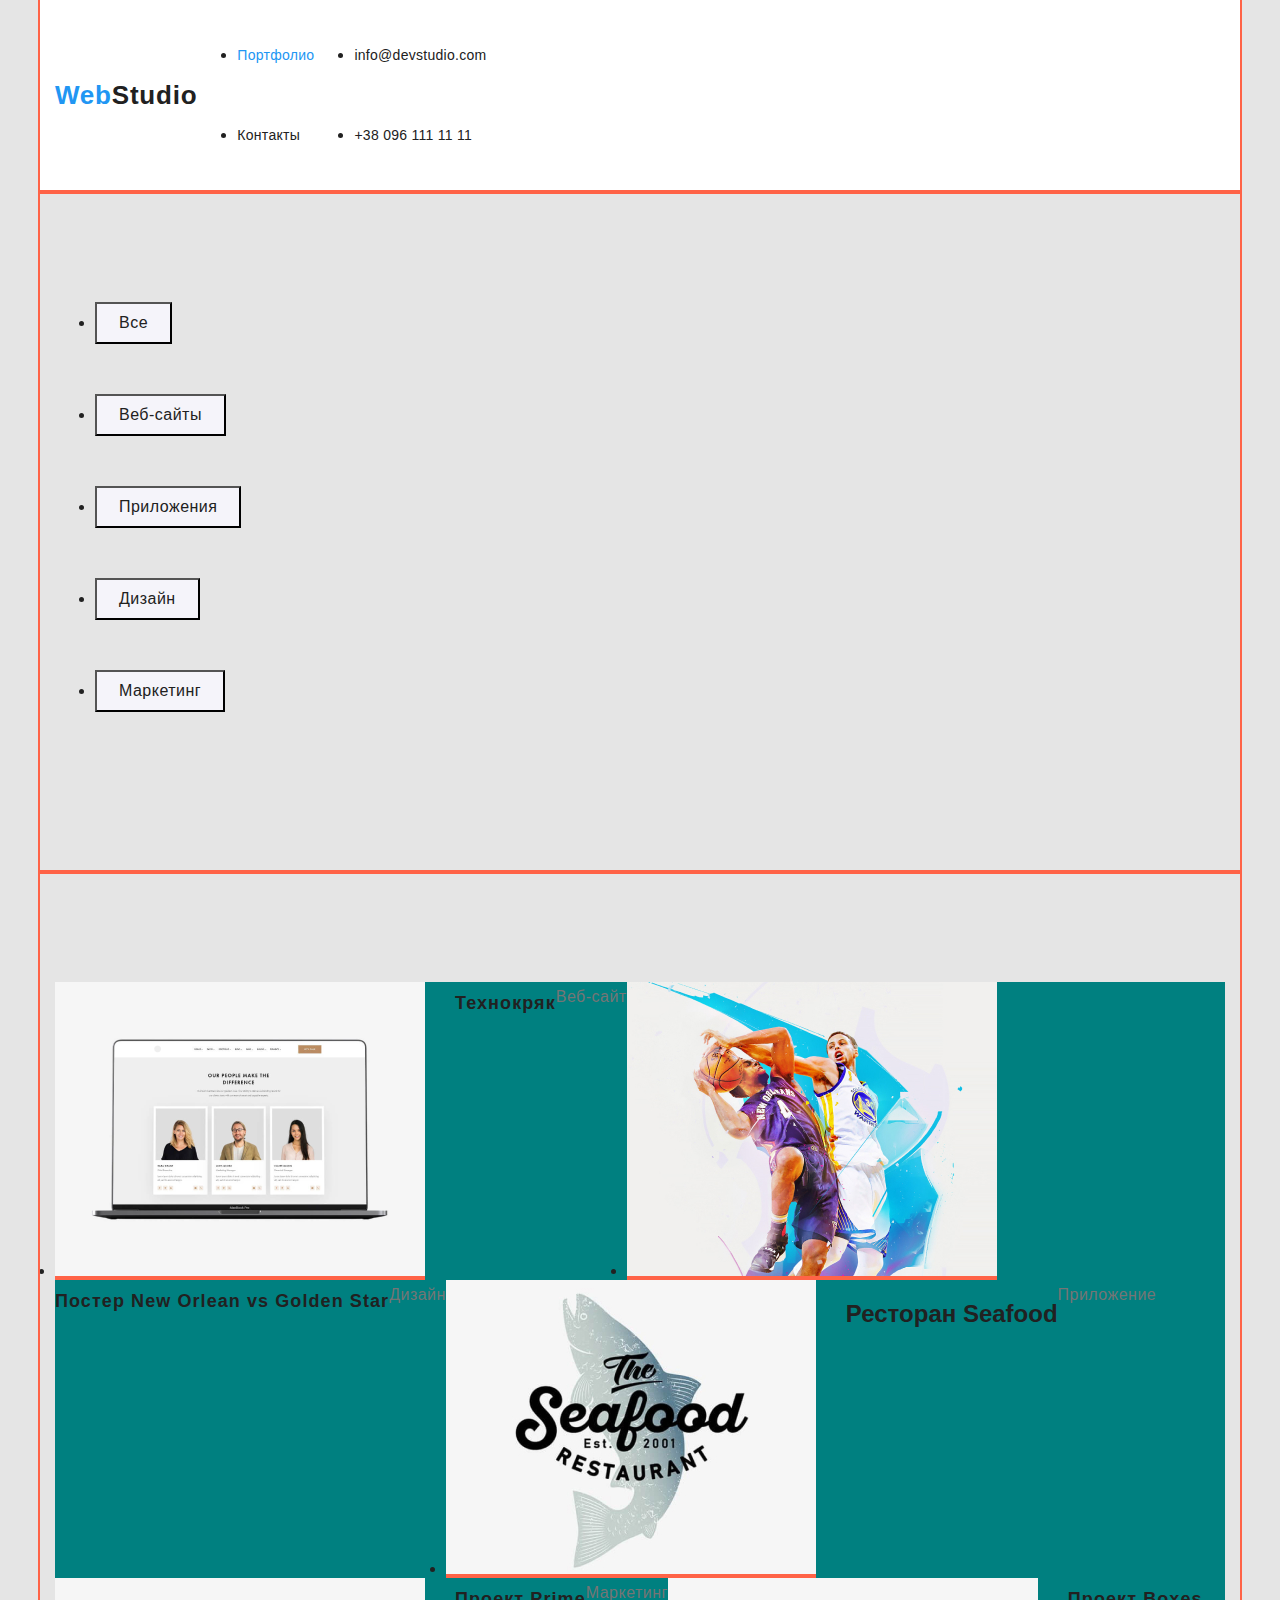
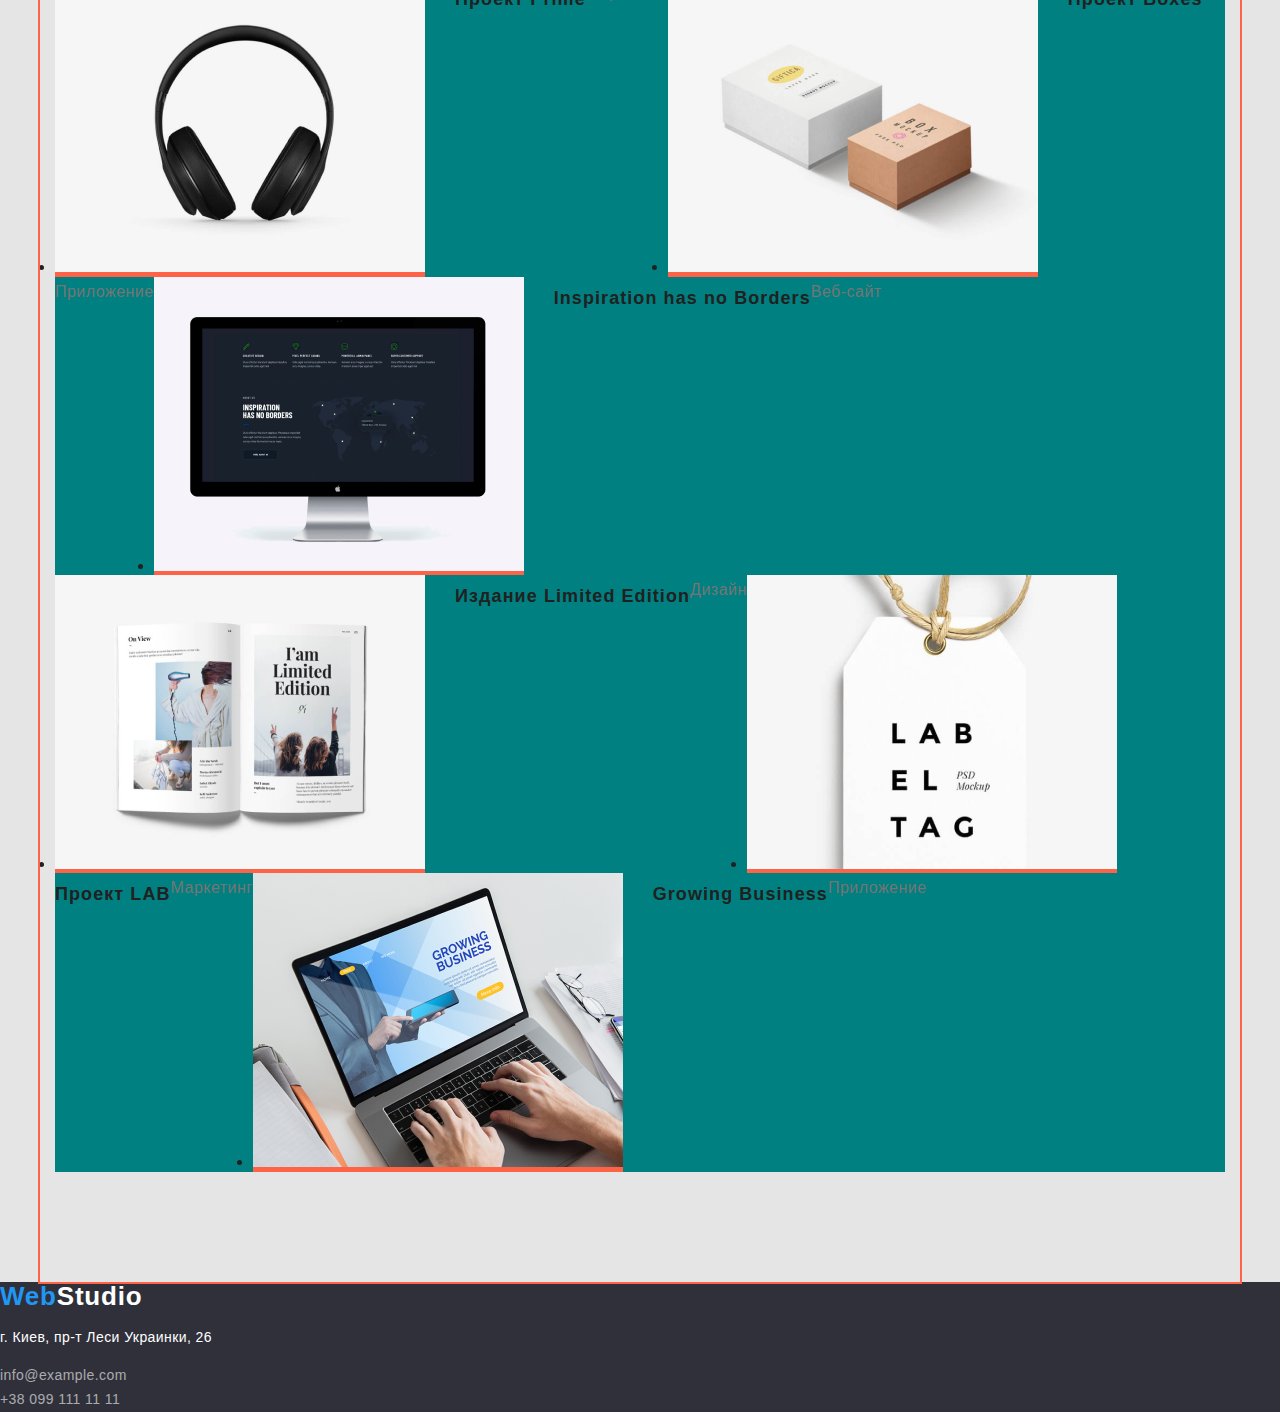
==== portfolio.html @ ee565107 "Создан репозиторий goit-markup-hw-03." ====
<!DOCTYPE html>
<html lang="en">
<head>
    <meta charset="UTF-8">
    <meta name="viewport" content="width=device-width, initial-scale=1.0">
    <title>Document</title>
    <link rel="stylesheet" href="https://cdnjs.cloudflare.com/ajax/libs/modern-normalize/1.0.0/modern-normalize.min.css" />
    <link rel="stylesheet" href="./css/styles.css" />
</head>
    <body class="page">
        <!-- Шапка сайта -->
         <header>
            <nav class="nav">
                <a href="/" class="web">Web<span class="logo-header">Studio</span>
                 </a>
    
                 <ul class="site-nav list">
                     <li><a href="./portfolio.html" class="link current"> Портфолио</a></li>
                     <li><a href="" class="link">Контакты</a></li>
                 </ul>
                 <ul>
                     <li><a href="mailto:info@devstudio.com" class="link">info@devstudio.com</a></li>
                     <li><a href="tel:+380961111111" class="link">+38 096 111 11 11</a></li>
                </ul>
            </nav>
         </header>  
         <main>
            
            <section class="section-btn">
                <div class="container">

                 <!-- Фильтр -->
                <ul>
                    <li><button type="button" class="button-filter">Все</button></li> 
                    <li><button type="button" class="button-filter">Веб-сайты</button></li>
                    <li><button type="button" class="button-filter">Приложения</button></li>
                    <li><button type="button" class="button-filter">Дизайн</button></li>
                    <li><button type="button" class="button-filter">Маркетинг</button></li> 
                </ul>
            </div>
            </section>
                <div class="container"> 
                 <!-- Портфолио-->
                <ul class="portfolio">
                    <li class="flex-element"><img src="./images/img9.png" alt=""></li>
                    <h2 class="section-portfolio">Технокряк</h2>
                    <p class="text-portfolio">Веб-сайт</p>

                    <li class="flex-element"><img src="./images/img16.jpg" alt=""></li>
                    <h2 class="section-portfolio">Постер New Orlean vs Golden Star</h2>
                    <p class="text-portfolio">Дизайн</p>

                    <li class="flex-element"><img src="./images/img17.jpg" alt=""></li>
                    <h2 class="section-portfolion">Ресторан Seafood</h2>
                    <p class="text-portfolio">Приложение</p>

                    <li class="flex-element"><img src="./images/img10.png" alt=""></li>
                    <h2 class="section-portfolio">Проект Prime</h2>
                    <p class="text-portfolio">Маркетинг</p>

                    <li class="flex-element"><img src="./images/img11.png" alt=""></li>
                    <h2 class="section-portfolio">Проект Boxes</h2>
                    <p class="text-portfolio">Приложение</p>

                    <li class="flex-element"><img src="./images/img12.png" alt=""></li>
                    <h2 class="section-portfolio">Inspiration has no Borders</h2>
                    <p class="text-portfolio">Веб-сайт</p>

                    <li class="flex-element"><img src="./images/img13.png" alt=""></li>
                    <h2 class="section-portfolio">Издание Limited Edition</h2>
                    <p class="text-portfolio">Дизайн</p>

                    <li class="flex-element"><img src="./images/img14.png" alt=""></li>
                    <h2 class="section-portfolio">Проект LAB</h2>
                    <p class="text-portfolio">Маркетинг</p>

                    <li class="flex-element"><img src="./images/img15.png" alt=""></li>
                    <h2 class="section-portfolio">Growing Business</h2>
                    <p class="text-portfolio">Приложение</p>
                </ul>
            </div>
          
         </main>
   
         <footer class="footer">
            <nav>   
                <a href="/" class="web">Web<span class="logo-white">Studio</span>
                 </a>
            </nav>
            <address>
                <p class="address">г. Киев, пр-т Леси Украинки, 26</p>
                <a href="mailto:info@example.com" class="contacts">info@example.com</a> <br>
                <a href="tel:+380991111111" class="contacts">+38 099 111 11 11</a>
            </address>
         </footer>  
        
</body>
</html>
---- css/styles.css ----
:root {
    --primary-text-color: #212121;
    --primary-white-color: #FFFFFF;
    --footer-contacts-color: rgba(255, 255, 255, 0.6);
}

.nav {
    margin-left: auto;
    margin-right: auto;
   
    width: 1200px;
    padding-left: 15px;
    scroll-padding-right: 15px;
    outline: 2px solid tomato;
    
}
.page-header {
    background-color: #ccc;
}

body {
background-color: #E5E5E5;
color: #212121;
font-family: Roboto, sans-serif;
}
.logo-main {
    color: #2196F3;
    text-decoration: none;
    font-family: Raleway, sans-serif; 
}
.hero-title {
    color: #FFFFFF;
    font-style: normal;
    font-weight: 900;
    font-size: 44px;
    line-height: 1.36em;
    text-align: center;
    letter-spacing: 0.06em;
    margin-top: 0;
    margin-bottom: 30px;
    background-color: tomato;
    left: 452px;
}
.section-title {
    color: var(--primary-text-color);
    font-weight: 700;
    font-size: 14px;
    line-height: 1.14em;
    letter-spacing: 0.03em;
    margin-top: 0;
    margin-bottom: 10px;
    font-weight: 700;
}
.image {
    display: flex;
    padding-inline-start: 0;
}
.image .image-pictures {
    margin-right: 30px;
}

.image .image-pictures:nth-last-child(-n + 1) {
    margin-right: 0;
}
.title {
    display: flex;
    padding-inline-start: 0;
}
.title .item {
    width: 270px; 
    margin-right: 30px;
}
.title .item:nth-last-child(-n + 1) {
    margin-right: 0;
}
.section-portfolio {
    color: var(--primary-text-color);
    font-weight: 700;
    font-size: 18px;
    line-height: 2px;
    letter-spacing: 0.06em;
    margin-top: 20px;
    margin-bottom: 4px;
}
.logo-header {
    color: #212121;
    text-decoration: none;
    font-family: Raleway, sans-serif; 
    
}
.logo-white {
    color: #FFFFFF;
    font-family: Raleway, sans-serif; 
}
.link {
    color:var(--primary-text-color);
    font-weight: 500;
    font-size: 14px;
    line-height: 1.14em;
    letter-spacing: 0.02em;
    text-decoration: none;
    padding-top: 32px;
    padding-bottom: 32px;
    display: block;
 }
.link:hover {
    color: #2196F3;
}
.link:focus {
    color: #2196F3;
}
.site-nav .link.current {
    color: #2196F3;
}
.site-nav-list {
    display: flex;  
    margin-left: 93px;
}
.item:last-child {
    margin-right: 0px;
}
.item {
    margin-right: 50px;
}
.info {
    display: flex;
    margin-left: auto;
}
.info .item + .item {
    margin-left: 50px;
}
.my-btn {
    display: inline-block;
    min-width: 136px;
    color: var(--primary-white-color);
    background-color: #2196F3;  
    font-family: inherit;
    font-family: Roboto;
    border-radius: 4px;
    font-weight: 700;
    font-size: 16px;
    line-height: 1.87em;
    align-items: center;
    text-align: center;
    letter-spacing: 0.06em;
    padding: 10px 32px;
    text-align: center;
}
.my-btn:focus {
    color: #2196F3;
}
.text {
    color: #757575;
    font-size: 14px;
    line-height: 1.71em;
    letter-spacing: 0.03em;
    margin-top: 0;
    margin-bottom: 0;
}
.text-list {
    color: #757575;
    font-weight: 400;
    font-size: 16px;
    line-height: 1.19em;
    letter-spacing: 0.03em;
    margin-bottom: 0;
    margin-top: 0;
    padding-bottom: 30px;
    text-align: center;
}
.text-portfolio {
    color: #757575;
    font-size: 16px;
    line-height: 1.87em;
    letter-spacing: 0.03em;
    margin-top: 0;
    margin-bottom: 0;
}   

.address {
    color: var(--primary-white-color);
    font-weight: 400;
    font-size: 14px;
    line-height: 1.71em;
    letter-spacing: 0.03em;
    font-style: normal;
    font-weight: normal;
    text-decoration: none;
}
.contacts {
    color: var(--footer-contacts-color);
    font-weight: 400;
    font-size: 14px;
    line-height: 1.71em;
    letter-spacing: 0.03em;
    font-style: normal;
    text-decoration: none;
    
}
.button-filter {
    color: var(--primary-text-color);  
    background-color: #F5F4FA; 
    font-family: inherit;
    font-weight: 500;
    font-size: 16px;
    line-height: 1.62em;
    letter-spacing: 0.03em;
    display: inline-block;
    padding: 6px 22px;
    text-align: center;
    min-width: 73px;
    margin-bottom: 50px;
    margin-top: 0;
}    
.button-filter:hover {
    background-color: #2196F3;
    color: #FFFFFF;
}
.logo {
    font-family: Raleway, sans-serif; 
    font-weight: 700;
    font-size: 26px;
    line-height: 1.19em;
}
.web {
    color: #2196F3;
    font-weight: 700;
    font-size: 26px;
    line-height: 1,19em;
    letter-spacing: 0.03em;
    text-decoration: none;
    font-family: Raleway, sans-serif; 
}
.section-list {
    color: var(--primary-text-color);
    font-weight: 700;
    font-size: 36px;
    line-height: 1.17em;
    text-align: center;
    letter-spacing: 0.03em;
    margin-bottom: 50px;
    margin-top: 0;
    
}
.section-name {
    color: var(--primary-text-color);
    font-weight: 500;
    font-size: 16px;
    line-height: 1.19em;
    letter-spacing: 0.03em;
    margin-top: 30px;
    margin-bottom: 10px;
    text-align: center;
}
.hero {
    background-color: #2F303A;  
    text-align: center;
}
.footer {
    background-color: #2F303A;
}

.nav {
    background-color:#FFFFFF;
    display: flex;
    align-items: center;
}
.section-comands {
    background-color: #F5F4FA; 
}
.container {
    outline: 2px solid tomato;
    margin-top: 0;
    margin-bottom: 0;
    padding-top: 94px;
    padding-bottom: 94px;
    width: 1200px;
    padding-left: 15px;
    padding-right: 15px;
    margin-left: auto;
    margin-right: auto;
}
.flex-element {
    margin-right: 30px; 
    background-color: tomato;
    width: calc((100% - 60px) / 3);
}
.flex-element:nth-last-child(-n + 3){
    margin-bottom: 0;
}

.flex-element:nth-child(3n){
    margin-right: 0;
}
.portfolio {
    display: flex;
    flex-wrap: wrap;
    background-color: teal;
    padding-inline-start: 0;    
}
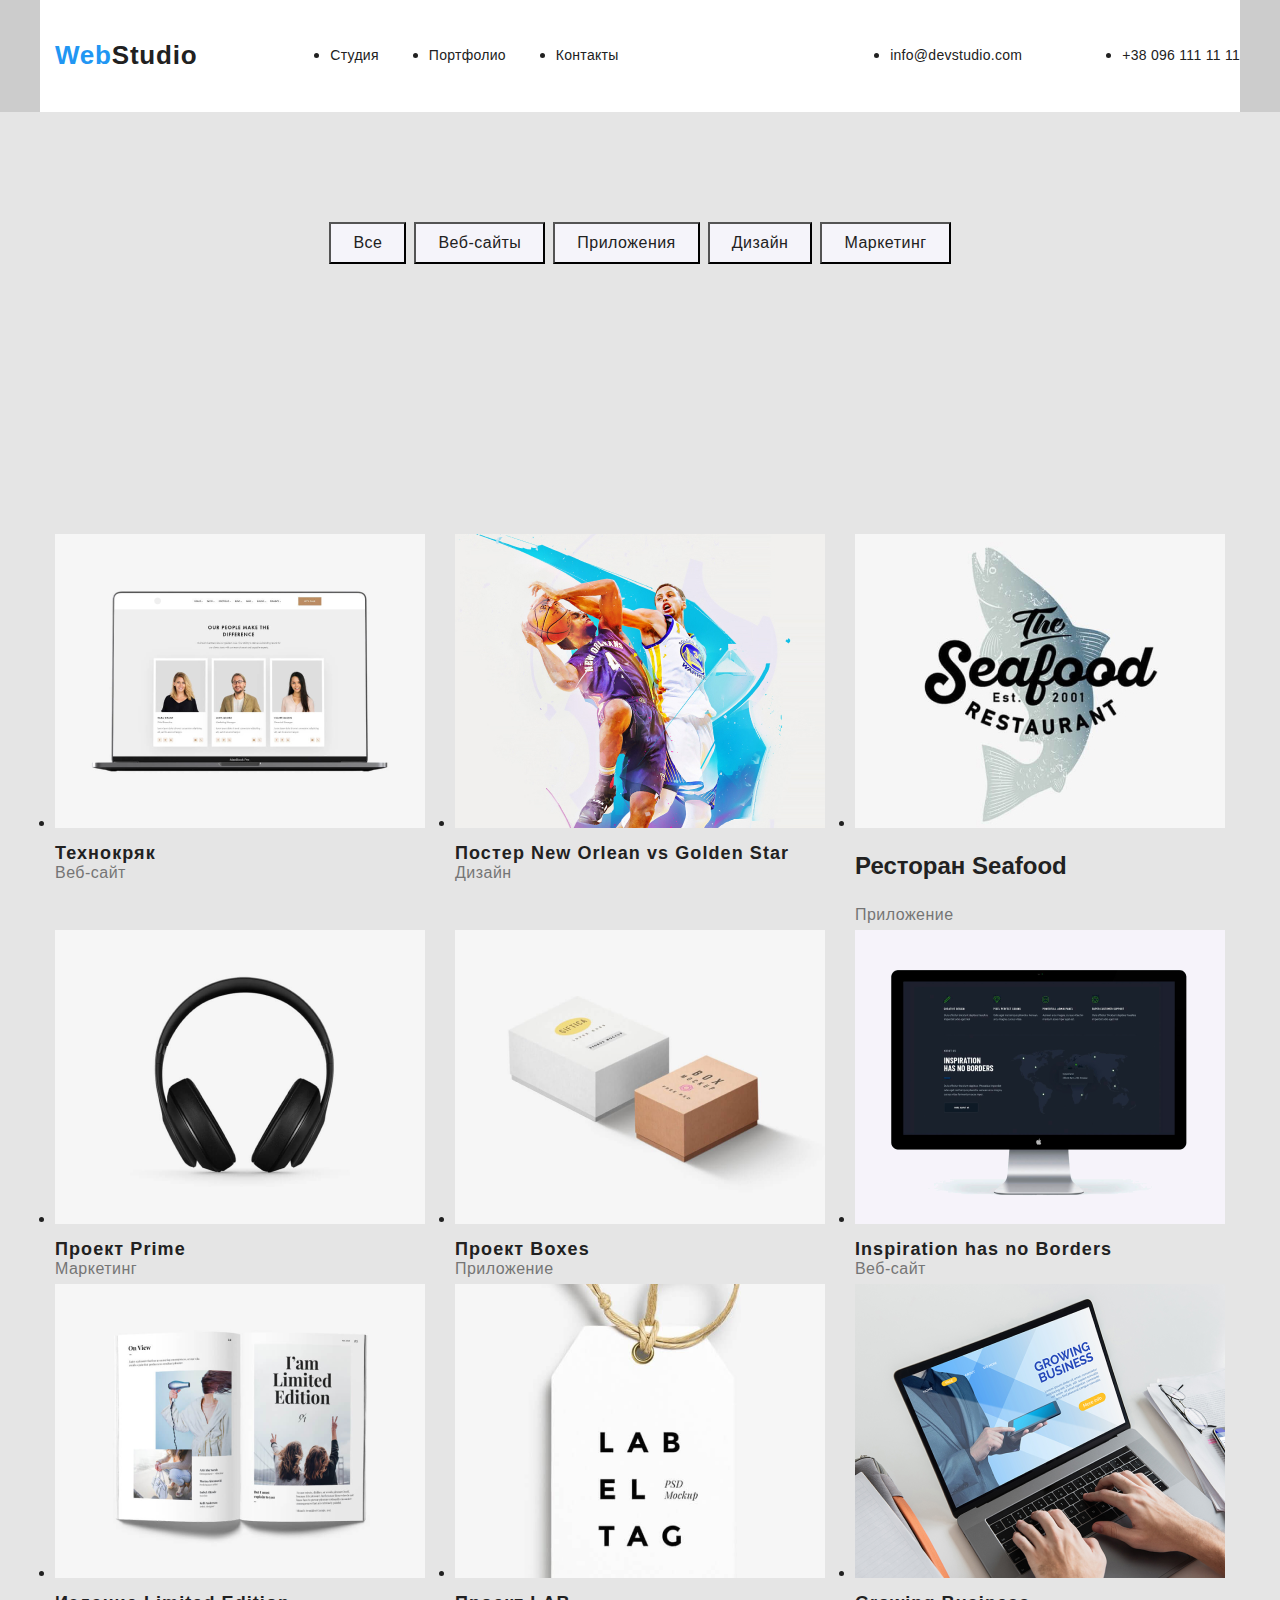
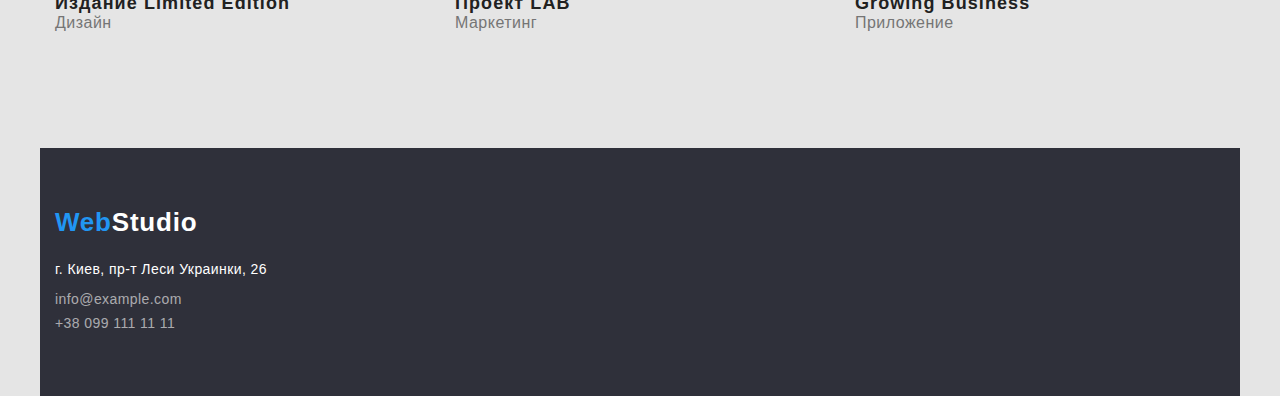
==== commit 8a3bbce0: "добавляет отступы в футере" ====
--- a/portfolio.html
+++ b/portfolio.html
@@ -9,18 +9,20 @@
 </head>
     <body class="page">
         <!-- Шапка сайта -->
-         <header>
+        
+        <header class="page-header">
             <nav class="nav">
                 <a href="/" class="web">Web<span class="logo-header">Studio</span>
                  </a>
     
-                 <ul class="site-nav list">
-                     <li><a href="./portfolio.html" class="link current"> Портфолио</a></li>
-                     <li><a href="" class="link">Контакты</a></li>
-                 </ul>
-                 <ul>
-                     <li><a href="mailto:info@devstudio.com" class="link">info@devstudio.com</a></li>
-                     <li><a href="tel:+380961111111" class="link">+38 096 111 11 11</a></li>
+                 <ul class="site-nav-list">
+                     <li class="item"><a href="./index.html" class="link">Студия</a></li>
+                     <li class="item"><a href="" class="link current"> Портфолио</a></li>
+                     <li class="item"><a href="" class="link">Контакты</a></li>
+                </ul>
+                     <ul class="info">
+                     <li class="item"><a href="mailto:info@devstudio.com" class="link">info@devstudio.com</a></li>
+                     <li class="item"><a href="tel:+380961111111" class="link">+38 096 111 11 11</a></li>
                 </ul>
             </nav>
          </header>  
@@ -30,53 +32,58 @@
                 <div class="container">
 
                  <!-- Фильтр -->
-                <ul>
-                    <li><button type="button" class="button-filter">Все</button></li> 
-                    <li><button type="button" class="button-filter">Веб-сайты</button></li>
-                    <li><button type="button" class="button-filter">Приложения</button></li>
-                    <li><button type="button" class="button-filter">Дизайн</button></li>
-                    <li><button type="button" class="button-filter">Маркетинг</button></li> 
+                <ul class="filter">
+                    <li class="filter-title"><button type="button" class="button-filter">Все</button></li> 
+                    <li class="filter-title"><button type="button" class="button-filter">Веб-сайты</button></li>
+                    <li class="filter-title"><button type="button" class="button-filter">Приложения</button></li>
+                    <li class="filter-title"><button type="button" class="button-filter">Дизайн</button></li>
+                    <li class="filter-title"><button type="button" class="button-filter">Маркетинг</button></li> 
                 </ul>
             </div>
             </section>
                 <div class="container"> 
                  <!-- Портфолио-->
                 <ul class="portfolio">
-                    <li class="flex-element"><img src="./images/img9.png" alt=""></li>
+                    <li class="flex-element">
+                    <img src="./images/img9.png" alt="">
                     <h2 class="section-portfolio">Технокряк</h2>
                     <p class="text-portfolio">Веб-сайт</p>
+                    </li>
 
-                    <li class="flex-element"><img src="./images/img16.jpg" alt=""></li>
+                    <li class="flex-element"><img src="./images/img16.jpg" alt="">
                     <h2 class="section-portfolio">Постер New Orlean vs Golden Star</h2>
                     <p class="text-portfolio">Дизайн</p>
+                    </li>
 
-                    <li class="flex-element"><img src="./images/img17.jpg" alt=""></li>
+                    <li class="flex-element"><img src="./images/img17.jpg" alt="">
                     <h2 class="section-portfolion">Ресторан Seafood</h2>
                     <p class="text-portfolio">Приложение</p>
+                    </li>
 
-                    <li class="flex-element"><img src="./images/img10.png" alt=""></li>
+                    <li class="flex-element"><img src="./images/img10.png" alt="">
                     <h2 class="section-portfolio">Проект Prime</h2>
                     <p class="text-portfolio">Маркетинг</p>
+                    </li>
 
-                    <li class="flex-element"><img src="./images/img11.png" alt=""></li>
+                    <li class="flex-element"><img src="./images/img11.png" alt="">
                     <h2 class="section-portfolio">Проект Boxes</h2>
-                    <p class="text-portfolio">Приложение</p>
+                    <p class="text-portfolio">Приложение</p></li>
 
-                    <li class="flex-element"><img src="./images/img12.png" alt=""></li>
+                    <li class="flex-element"><img src="./images/img12.png" alt="">
                     <h2 class="section-portfolio">Inspiration has no Borders</h2>
-                    <p class="text-portfolio">Веб-сайт</p>
+                    <p class="text-portfolio">Веб-сайт</p></li>
 
-                    <li class="flex-element"><img src="./images/img13.png" alt=""></li>
+                    <li class="flex-element"><img src="./images/img13.png" alt="">
                     <h2 class="section-portfolio">Издание Limited Edition</h2>
-                    <p class="text-portfolio">Дизайн</p>
+                    <p class="text-portfolio">Дизайн</p></li>
 
-                    <li class="flex-element"><img src="./images/img14.png" alt=""></li>
+                    <li class="flex-element"><img src="./images/img14.png" alt="">
                     <h2 class="section-portfolio">Проект LAB</h2>
-                    <p class="text-portfolio">Маркетинг</p>
+                    <p class="text-portfolio">Маркетинг</p></li>
 
-                    <li class="flex-element"><img src="./images/img15.png" alt=""></li>
+                    <li class="flex-element"><img src="./images/img15.png" alt="">
                     <h2 class="section-portfolio">Growing Business</h2>
-                    <p class="text-portfolio">Приложение</p>
+                    <p class="text-portfolio">Приложение</p></li>
                 </ul>
             </div>
           
--- a/css/styles.css
+++ b/css/styles.css
@@ -11,8 +11,7 @@
     width: 1200px;
     padding-left: 15px;
     scroll-padding-right: 15px;
-    outline: 2px solid tomato;
-    
+   /* outline: 2px solid tomato;*/  
 }
 .page-header {
     background-color: #ccc;
@@ -38,7 +37,7 @@
     letter-spacing: 0.06em;
     margin-top: 0;
     margin-bottom: 30px;
-    background-color: tomato;
+   /*background-color: tomato;*/
     left: 452px;
 }
 .section-title {
@@ -144,7 +143,6 @@
     text-align: center;
     letter-spacing: 0.06em;
     padding: 10px 32px;
-    text-align: center;
 }
 .my-btn:focus {
     color: #2196F3;
@@ -186,6 +184,13 @@
     font-style: normal;
     font-weight: normal;
     text-decoration: none;
+    margin-top: 20px;
+    margin-bottom: 9px;
+    width: 231px;
+    height: 21px;
+}
+.email {
+    margin-bottom: 9px;
 }
 .contacts {
     color: var(--footer-contacts-color);
@@ -195,7 +200,8 @@
     letter-spacing: 0.03em;
     font-style: normal;
     text-decoration: none;
-    
+    width: 231px;
+    height: 21px;
 }
 .button-filter {
     color: var(--primary-text-color);  
@@ -258,6 +264,14 @@
 }
 .footer {
     background-color: #2F303A;
+    margin-left: auto;
+    margin-right: auto;
+    width: 1200px;
+    padding-left: 15px;
+    scroll-padding-right: 15px;
+   /* outline: 2px solid tomato;*/
+    padding-top: 60px;
+    padding-bottom: 60px;
 }
 
 .nav {
@@ -269,7 +283,7 @@
     background-color: #F5F4FA; 
 }
 .container {
-    outline: 2px solid tomato;
+   /* outline: 2px solid tomato;*/
     margin-top: 0;
     margin-bottom: 0;
     padding-top: 94px;
@@ -282,7 +296,7 @@
 }
 .flex-element {
     margin-right: 30px; 
-    background-color: tomato;
+    /*background-color: tomato;*/
     width: calc((100% - 60px) / 3);
 }
 .flex-element:nth-last-child(-n + 3){
@@ -295,6 +309,19 @@
 .portfolio {
     display: flex;
     flex-wrap: wrap;
-    background-color: teal;
+  /*  background-color: teal;*/
     padding-inline-start: 0;    
-}+}
+.filter {
+    display: flex;
+    padding-inline-start: 0px;   
+    justify-content: center;
+}
+
+.filter-title {
+    margin-right: 8px;
+    display: inline-block;
+}
+.filter-title:nth-child(5n){
+    margin-right: 0;
+}
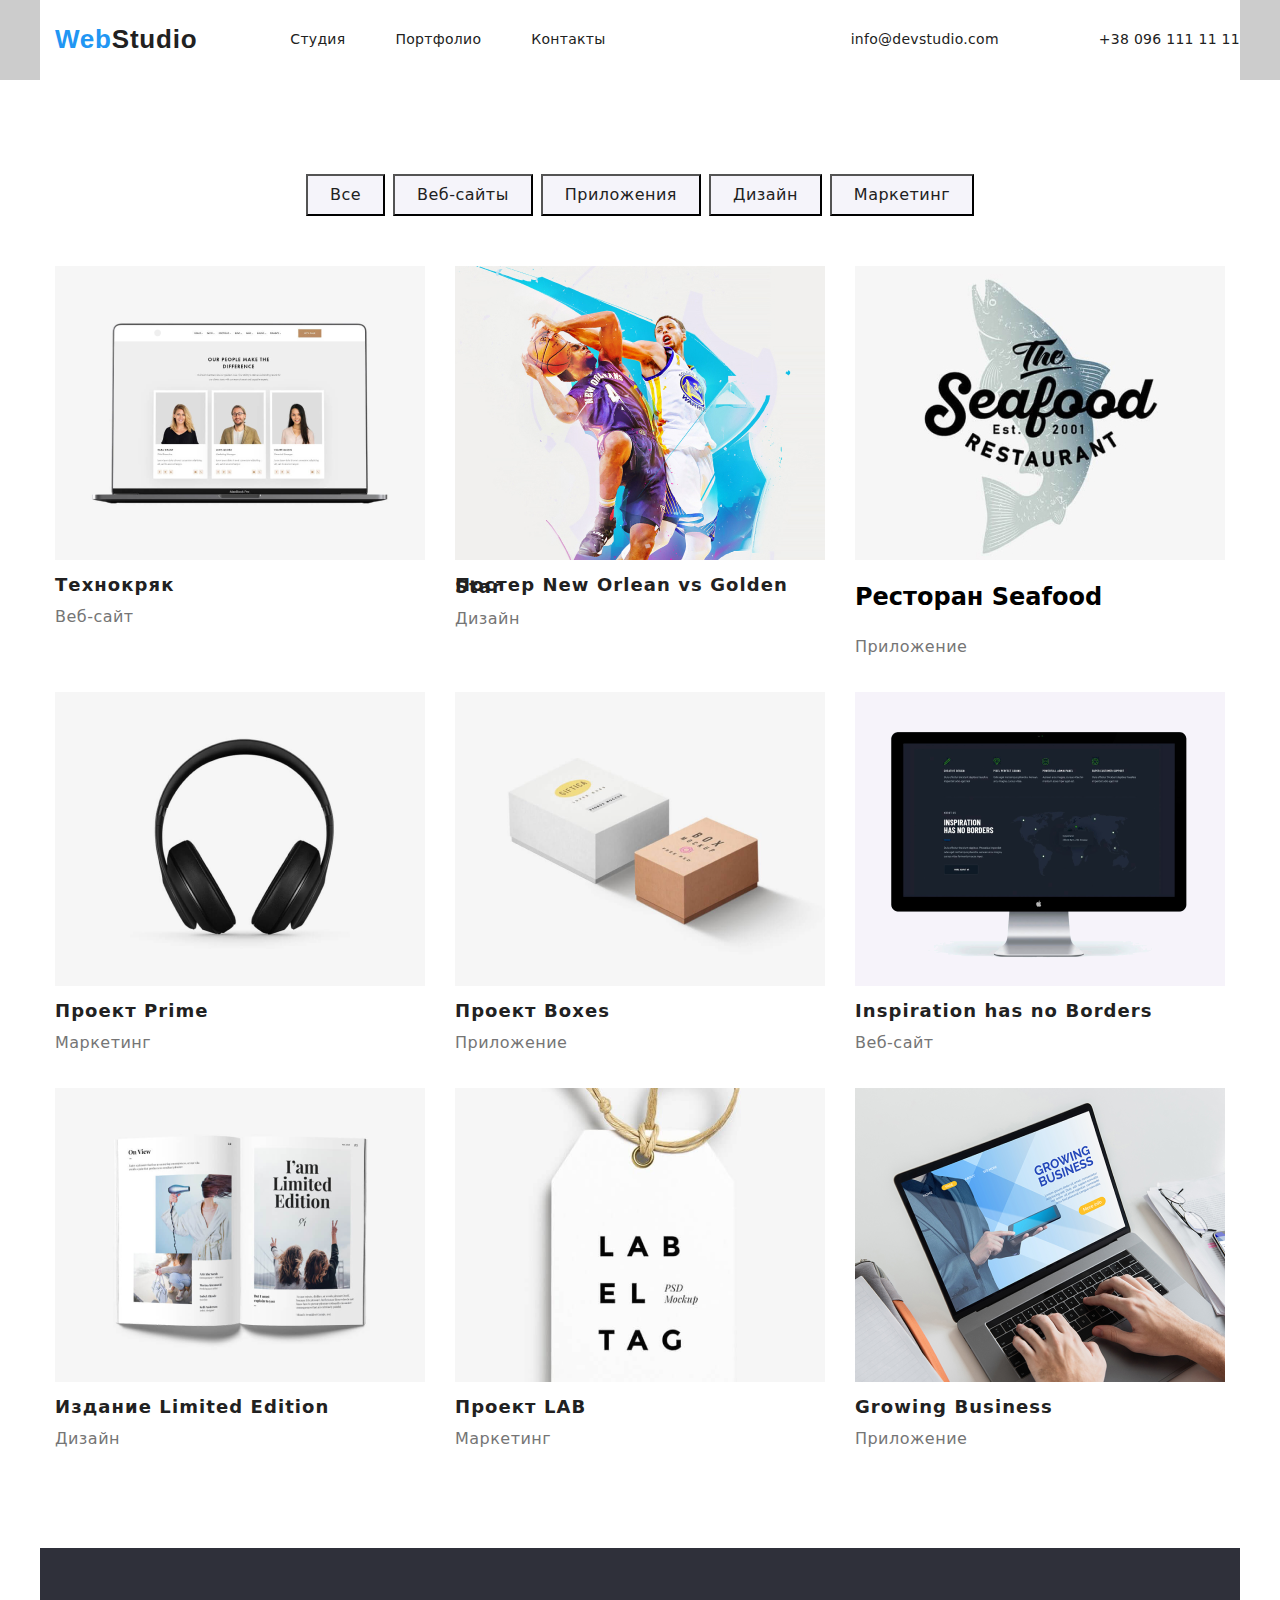
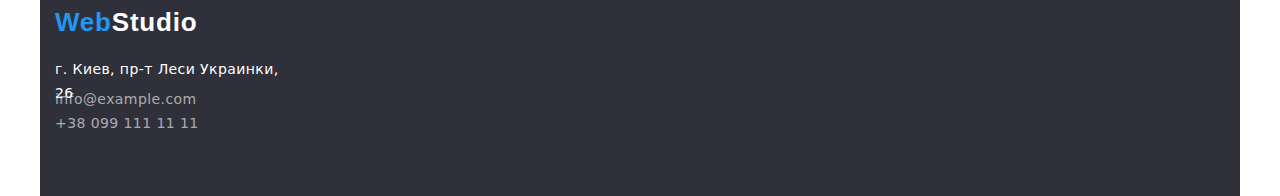
==== commit 8f4ec905: "исправляет ошибки" ====
--- a/portfolio.html
+++ b/portfolio.html
@@ -44,8 +44,7 @@
                 <div class="container"> 
                  <!-- Портфолио-->
                 <ul class="portfolio">
-                    <li class="flex-element">
-                    <img src="./images/img9.png" alt="">
+                    <li class="flex-element"><img src="./images/img9.png" alt="">
                     <h2 class="section-portfolio">Технокряк</h2>
                     <p class="text-portfolio">Веб-сайт</p>
                     </li>
--- a/css/styles.css
+++ b/css/styles.css
@@ -2,25 +2,28 @@
     --primary-text-color: #212121;
     --primary-white-color: #FFFFFF;
     --footer-contacts-color: rgba(255, 255, 255, 0.6);
+    
 }
 
 .nav {
     margin-left: auto;
     margin-right: auto;
-   
+    
     width: 1200px;
     padding-left: 15px;
     scroll-padding-right: 15px;
-   /* outline: 2px solid tomato;*/  
+  
 }
 .page-header {
     background-color: #ccc;
-}
-
-body {
+    height: 80px;
+}
+
+.body {
 background-color: #E5E5E5;
 color: #212121;
 font-family: Roboto, sans-serif;
+
 }
 .logo-main {
     color: #2196F3;
@@ -37,9 +40,10 @@
     letter-spacing: 0.06em;
     margin-top: 0;
     margin-bottom: 30px;
-   /*background-color: tomato;*/
     left: 452px;
-}
+    font-family: Roboto, sans-serif;
+    }
+    
 .section-title {
     color: var(--primary-text-color);
     font-weight: 700;
@@ -154,6 +158,7 @@
     letter-spacing: 0.03em;
     margin-top: 0;
     margin-bottom: 0;
+    padding-bottom: 0;
 }
 .text-list {
     color: #757575;
@@ -171,7 +176,6 @@
     font-size: 16px;
     line-height: 1.87em;
     letter-spacing: 0.03em;
-    margin-top: 0;
     margin-bottom: 0;
 }   
 
@@ -215,7 +219,6 @@
     padding: 6px 22px;
     text-align: center;
     min-width: 73px;
-    margin-bottom: 50px;
     margin-top: 0;
 }    
 .button-filter:hover {
@@ -246,6 +249,7 @@
     letter-spacing: 0.03em;
     margin-bottom: 50px;
     margin-top: 0;
+    padding-top: 0;
     
 }
 .section-name {
@@ -269,7 +273,7 @@
     width: 1200px;
     padding-left: 15px;
     scroll-padding-right: 15px;
-   /* outline: 2px solid tomato;*/
+ 
     padding-top: 60px;
     padding-bottom: 60px;
 }
@@ -282,22 +286,33 @@
 .section-comands {
     background-color: #F5F4FA; 
 }
-.container {
-   /* outline: 2px solid tomato;*/
+
+.container-studio {
     margin-top: 0;
     margin-bottom: 0;
     padding-top: 94px;
     padding-bottom: 94px;
     width: 1200px;
     padding-left: 15px;
-    padding-right: 15px;
+    padding-right: 15px;    
+    margin-left: auto;
+    margin-right: auto;
+    }
+.container {
+    margin-top: 0;
+    margin-bottom: 0;
+    width: 1200px;
+    padding-left: 15px;
+    padding-right: 15px;    
     margin-left: auto;
     margin-right: auto;
 }
 .flex-element {
     margin-right: 30px; 
-    /*background-color: tomato;*/
+
     width: calc((100% - 60px) / 3);
+    margin-bottom: 30px;
+  
 }
 .flex-element:nth-last-child(-n + 3){
     margin-bottom: 0;
@@ -309,8 +324,9 @@
 .portfolio {
     display: flex;
     flex-wrap: wrap;
-  /*  background-color: teal;*/
+ 
     padding-inline-start: 0;    
+    margin-bottom: 94px;
 }
 .filter {
     display: flex;
@@ -321,7 +337,17 @@
 .filter-title {
     margin-right: 8px;
     display: inline-block;
+    padding-top: 94px;
+    padding-bottom: 50px; 
 }
 .filter-title:nth-child(5n){
     margin-right: 0;
 }
+
+ul, 
+a {
+    list-style: none;
+    margin-top: 0;
+    margin-bottom: 0;
+    padding-inline-start: 0;
+}
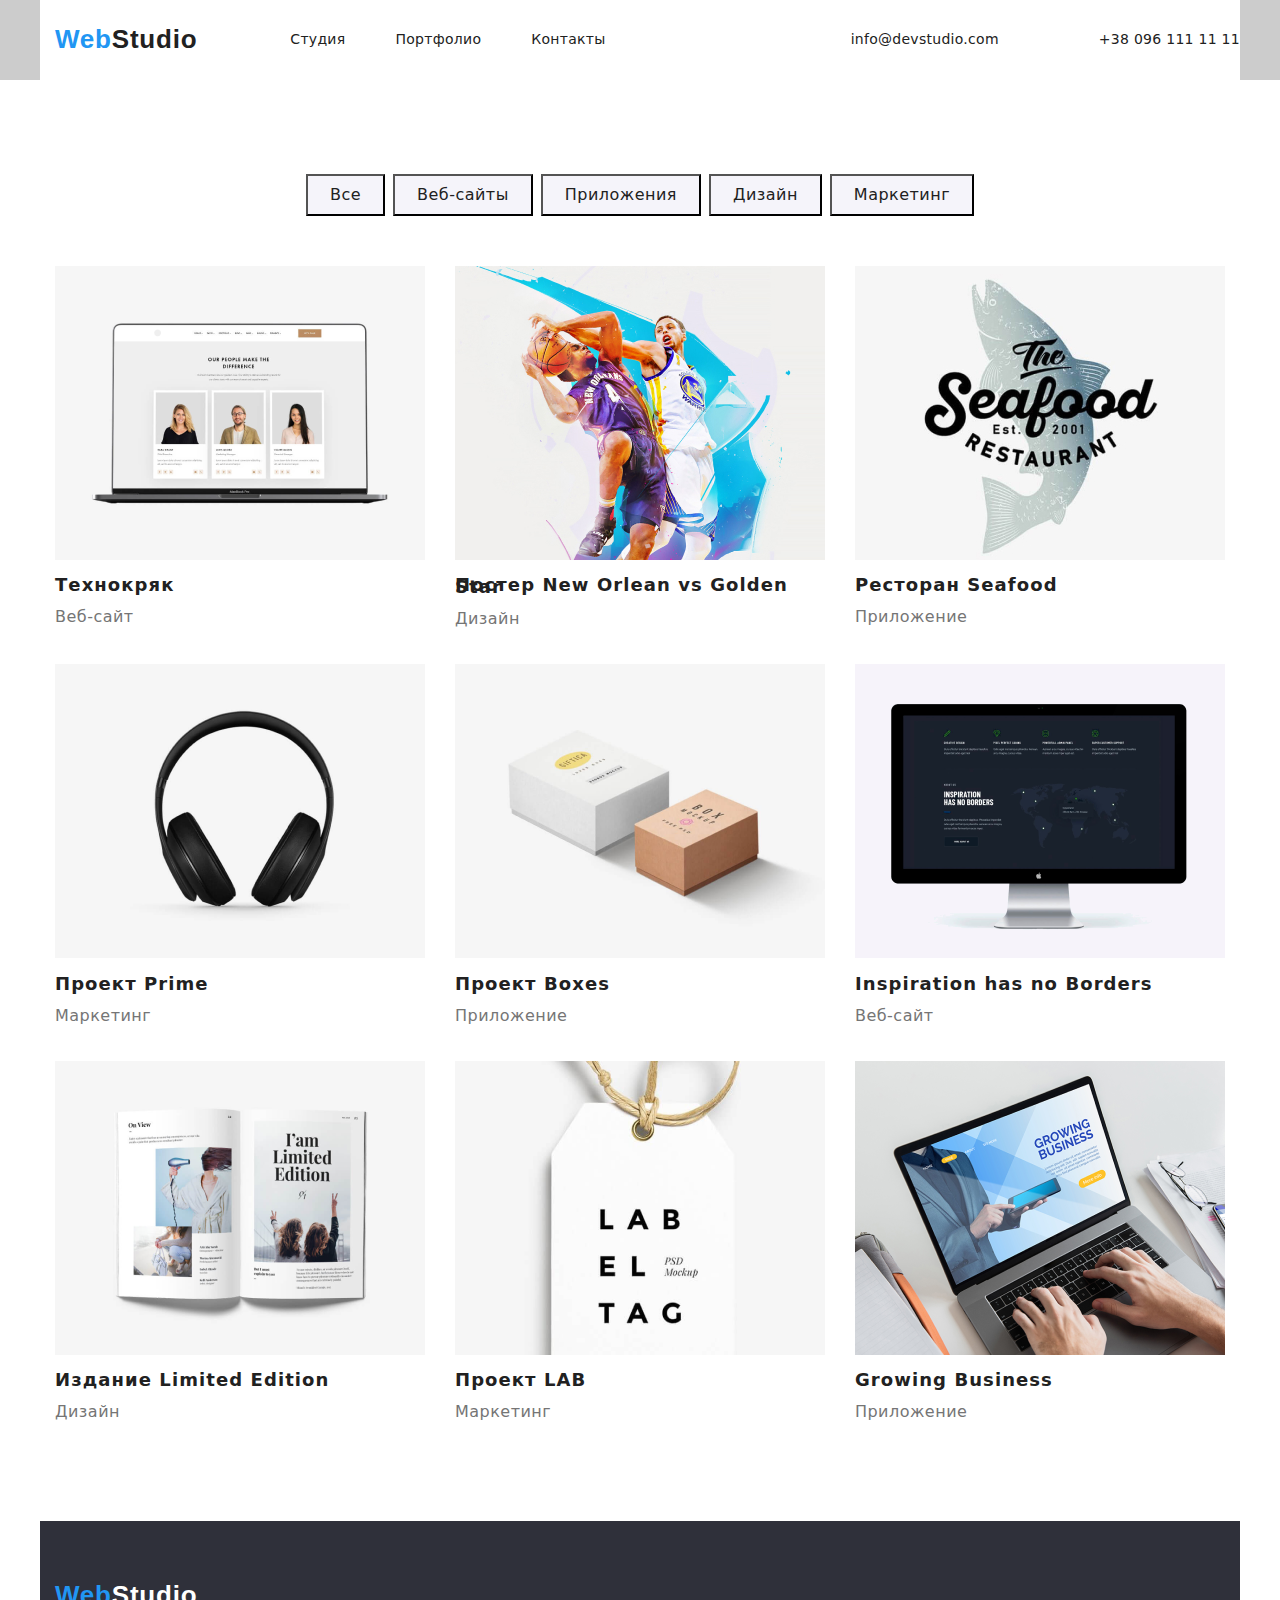
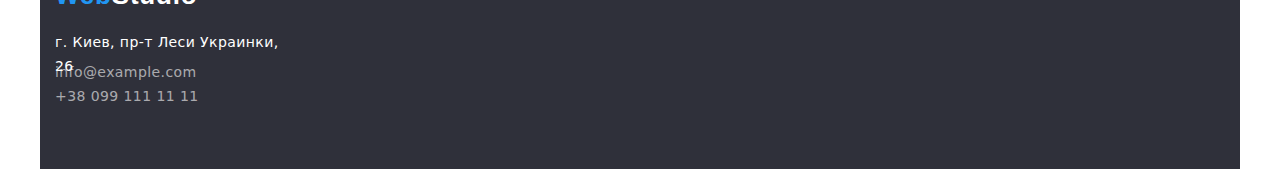
==== commit 4835424c: "исправляет название класса" ====
--- a/portfolio.html
+++ b/portfolio.html
@@ -55,7 +55,7 @@
                     </li>
 
                     <li class="flex-element"><img src="./images/img17.jpg" alt="">
-                    <h2 class="section-portfolion">Ресторан Seafood</h2>
+                    <h2 class="section-portfolio">Ресторан Seafood</h2>
                     <p class="text-portfolio">Приложение</p>
                     </li>
 
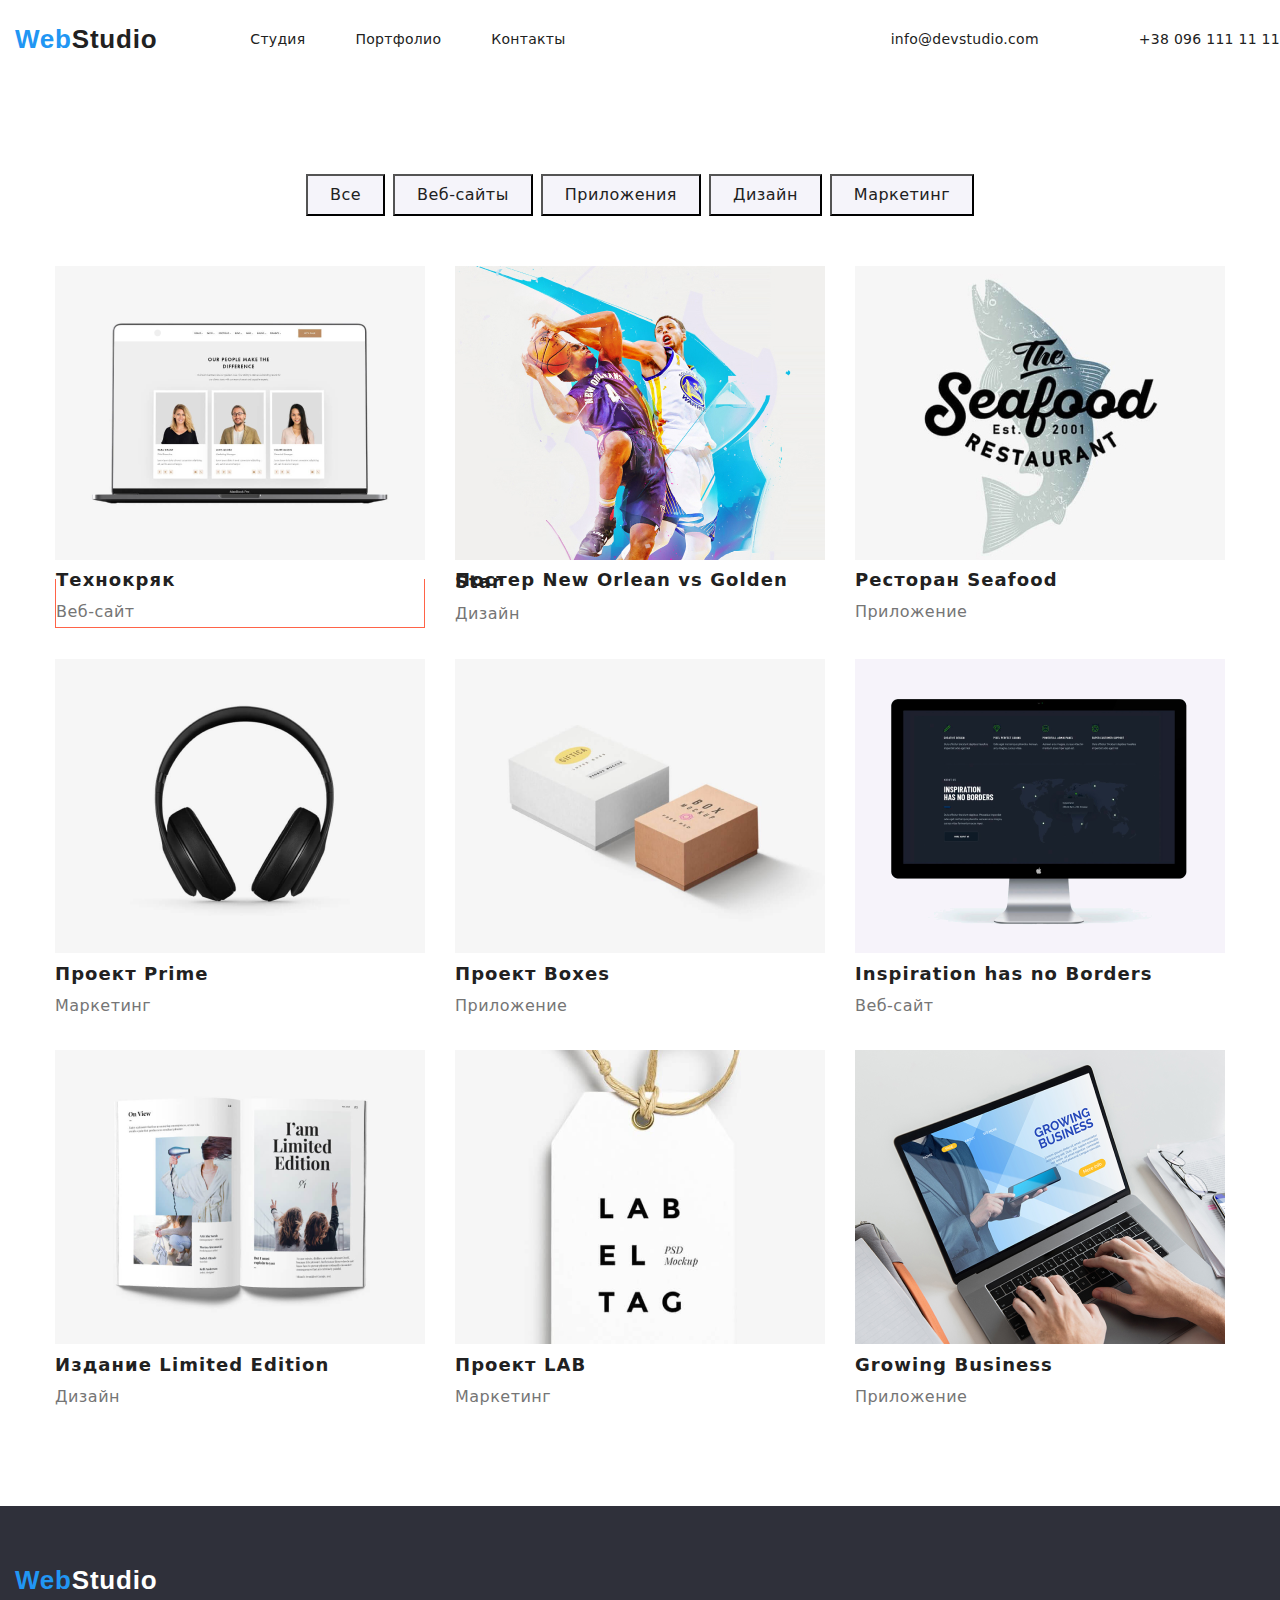
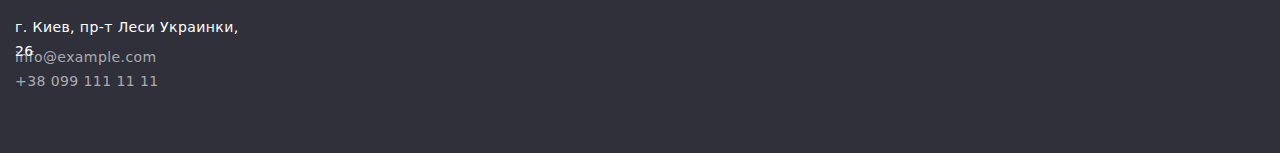
==== commit 1b1deb24: "добавляет border" ====
--- a/portfolio.html
+++ b/portfolio.html
@@ -44,9 +44,12 @@
                 <div class="container"> 
                  <!-- Портфолио-->
                 <ul class="portfolio">
+                    
                     <li class="flex-element"><img src="./images/img9.png" alt="">
+                    <div class="card-content">
                     <h2 class="section-portfolio">Технокряк</h2>
                     <p class="text-portfolio">Веб-сайт</p>
+                    </div>
                     </li>
 
                     <li class="flex-element"><img src="./images/img16.jpg" alt="">
@@ -88,11 +91,9 @@
           
          </main>
    
-         <footer class="footer">
-            <nav>   
+         <footer class="footer">   
                 <a href="/" class="web">Web<span class="logo-white">Studio</span>
                  </a>
-            </nav>
             <address>
                 <p class="address">г. Киев, пр-т Леси Украинки, 26</p>
                 <a href="mailto:info@example.com" class="contacts">info@example.com</a> <br>
--- a/css/styles.css
+++ b/css/styles.css
@@ -8,8 +8,6 @@
 .nav {
     margin-left: auto;
     margin-right: auto;
-    
-    width: 1200px;
     padding-left: 15px;
     scroll-padding-right: 15px;
   
@@ -42,8 +40,11 @@
     margin-bottom: 30px;
     left: 452px;
     font-family: Roboto, sans-serif;
-    }
-    
+}
+.studio-title {
+    padding-top: 94px;
+    padding-bottom: 94px;
+}
 .section-title {
     color: var(--primary-text-color);
     font-weight: 700;
@@ -82,9 +83,7 @@
     font-size: 18px;
     line-height: 2px;
     letter-spacing: 0.06em;
-    margin-top: 20px;
-    margin-bottom: 4px;
-}
+ }
 .logo-header {
     color: #212121;
     text-decoration: none;
@@ -94,6 +93,10 @@
 .logo-white {
     color: #FFFFFF;
     font-family: Raleway, sans-serif; 
+}
+.web .logo-header {
+    padding-top: 24px;
+    padding-bottom: 25px;
 }
 .link {
     color:var(--primary-text-color);
@@ -177,7 +180,14 @@
     line-height: 1.87em;
     letter-spacing: 0.03em;
     margin-bottom: 0;
-}   
+} 
+.card-content {
+    padding: 20px, 24px;
+    border-left: 1px  solid tomato;
+    border-right: 1px  solid tomato;
+    border-bottom: 1px solid tomato;
+}  
+
 
 .address {
     color: var(--primary-white-color);
@@ -192,6 +202,8 @@
     margin-bottom: 9px;
     width: 231px;
     height: 21px;
+    
+    
 }
 .email {
     margin-bottom: 9px;
@@ -265,12 +277,14 @@
 .hero {
     background-color: #2F303A;  
     text-align: center;
+    padding-top: 200px;
+    padding-bottom: 200px;
 }
 .footer {
     background-color: #2F303A;
     margin-left: auto;
     margin-right: auto;
-    width: 1200px;
+    
     padding-left: 15px;
     scroll-padding-right: 15px;
  
@@ -285,19 +299,19 @@
 }
 .section-comands {
     background-color: #F5F4FA; 
-}
-
-.container-studio {
-    margin-top: 0;
-    margin-bottom: 0;
     padding-top: 94px;
     padding-bottom: 94px;
+}
+
+.container-studio {
+    margin-top: 0;
+    margin-bottom: 0;
     width: 1200px;
     padding-left: 15px;
     padding-right: 15px;    
     margin-left: auto;
     margin-right: auto;
-    }
+}
 .container {
     margin-top: 0;
     margin-bottom: 0;
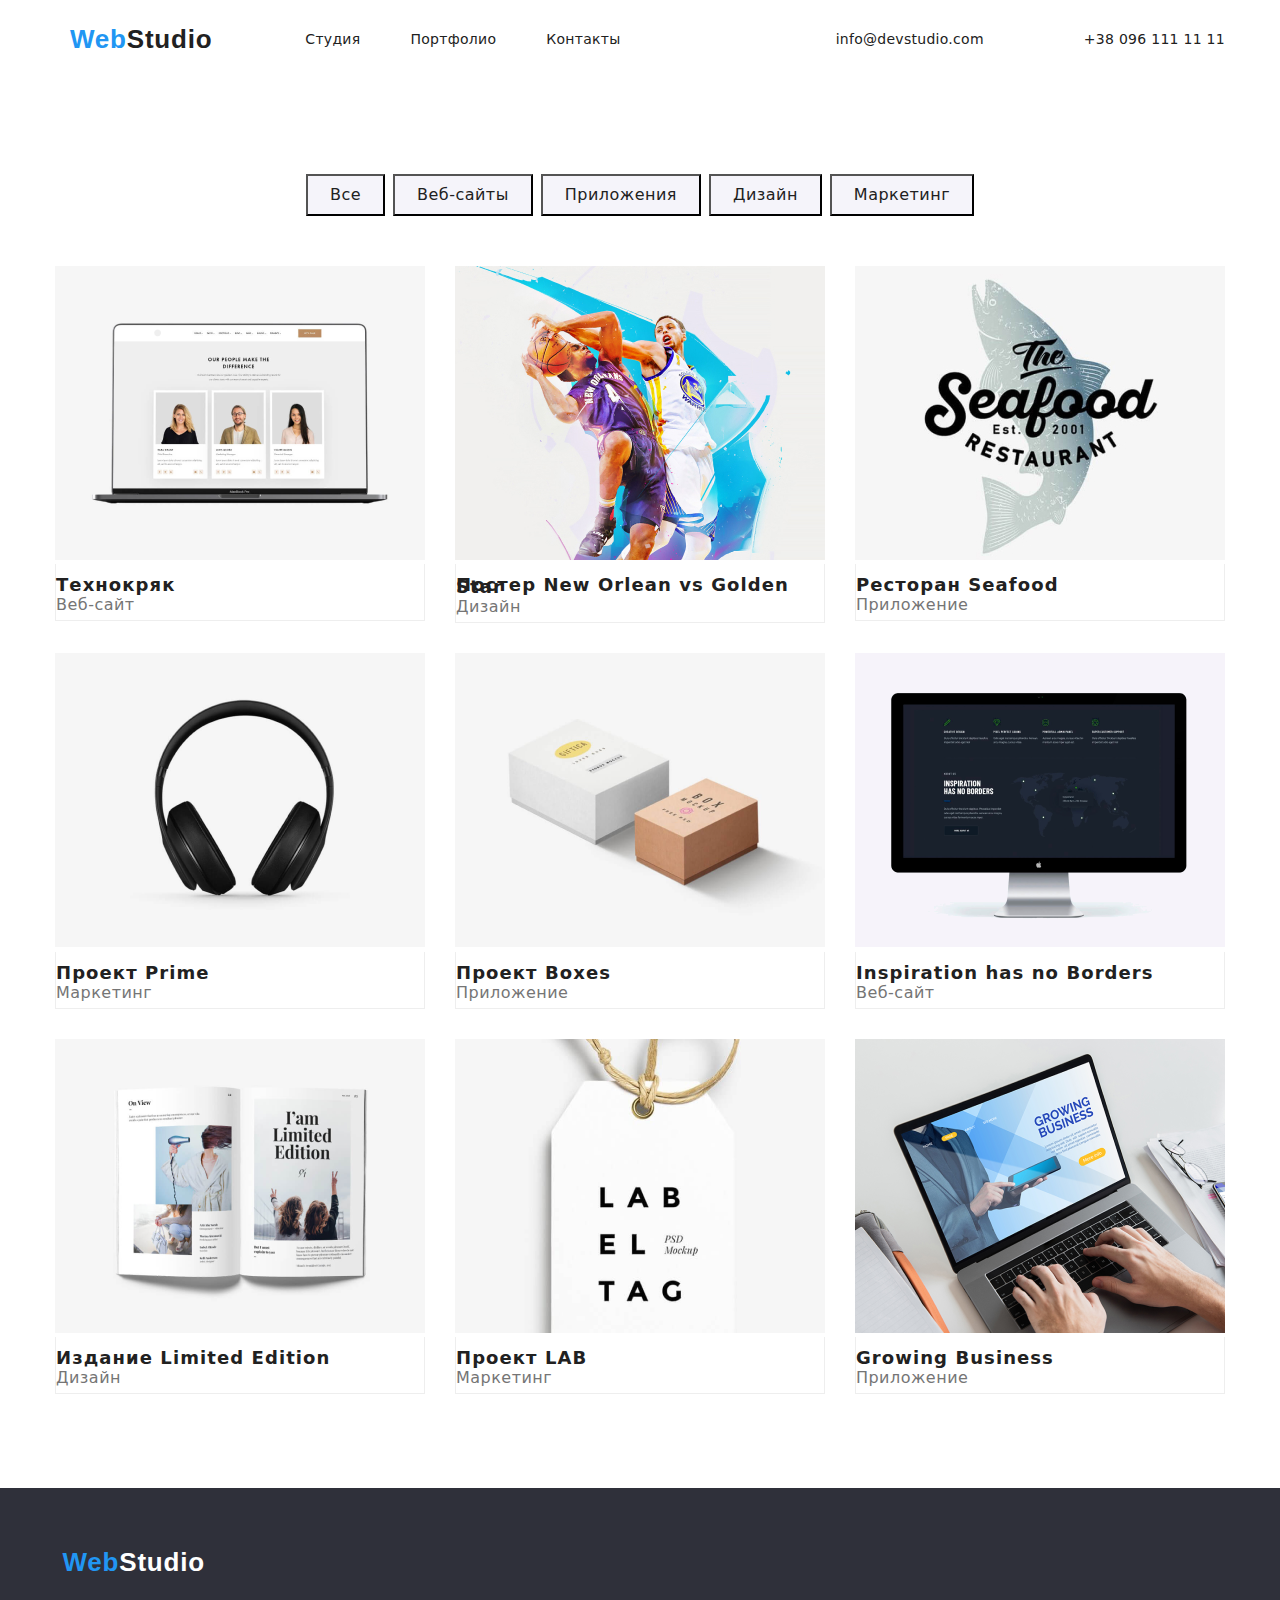
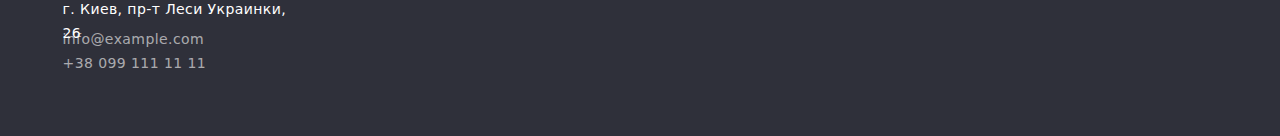
==== commit bd485222: "вносит изменения" ====
--- a/portfolio.html
+++ b/portfolio.html
@@ -9,8 +9,9 @@
 </head>
     <body class="page">
         <!-- Шапка сайта -->
-        
+        <div class="container-studio">
         <header class="page-header">
+
             <nav class="nav">
                 <a href="/" class="web">Web<span class="logo-header">Studio</span>
                  </a>
@@ -26,6 +27,7 @@
                 </ul>
             </nav>
          </header>  
+        </div>
          <main>
             
             <section class="section-btn">
@@ -53,45 +55,58 @@
                     </li>
 
                     <li class="flex-element"><img src="./images/img16.jpg" alt="">
+                    <div class="card-content">
                     <h2 class="section-portfolio">Постер New Orlean vs Golden Star</h2>
                     <p class="text-portfolio">Дизайн</p>
+                    </div>
                     </li>
 
                     <li class="flex-element"><img src="./images/img17.jpg" alt="">
+                    <div class="card-content">
                     <h2 class="section-portfolio">Ресторан Seafood</h2>
                     <p class="text-portfolio">Приложение</p>
+                </div>
                     </li>
 
                     <li class="flex-element"><img src="./images/img10.png" alt="">
+                    <div class="card-content">
                     <h2 class="section-portfolio">Проект Prime</h2>
                     <p class="text-portfolio">Маркетинг</p>
+                </div>
                     </li>
 
                     <li class="flex-element"><img src="./images/img11.png" alt="">
+                    <div class="card-content">
                     <h2 class="section-portfolio">Проект Boxes</h2>
-                    <p class="text-portfolio">Приложение</p></li>
+                    <p class="text-portfolio">Приложение</p></div>
+                </li>
 
                     <li class="flex-element"><img src="./images/img12.png" alt="">
+                    <div class="card-content">
                     <h2 class="section-portfolio">Inspiration has no Borders</h2>
-                    <p class="text-portfolio">Веб-сайт</p></li>
+                    <p class="text-portfolio">Веб-сайт</p></div></li>
 
                     <li class="flex-element"><img src="./images/img13.png" alt="">
+                    <div class="card-content">
                     <h2 class="section-portfolio">Издание Limited Edition</h2>
-                    <p class="text-portfolio">Дизайн</p></li>
+                    <p class="text-portfolio">Дизайн</p></div></li>
 
                     <li class="flex-element"><img src="./images/img14.png" alt="">
+                    <div class="card-content">
                     <h2 class="section-portfolio">Проект LAB</h2>
-                    <p class="text-portfolio">Маркетинг</p></li>
+                    <p class="text-portfolio">Маркетинг</p></div></li>
 
                     <li class="flex-element"><img src="./images/img15.png" alt="">
+                    <div class="card-content">
                     <h2 class="section-portfolio">Growing Business</h2>
-                    <p class="text-portfolio">Приложение</p></li>
+                    <p class="text-portfolio">Приложение</p></div></li>
                 </ul>
             </div>
           
          </main>
-   
+       
          <footer class="footer">   
+            <div class="container-studio">
                 <a href="/" class="web">Web<span class="logo-white">Studio</span>
                  </a>
             <address>
@@ -99,7 +114,8 @@
                 <a href="mailto:info@example.com" class="contacts">info@example.com</a> <br>
                 <a href="tel:+380991111111" class="contacts">+38 099 111 11 11</a>
             </address>
+        </div>
          </footer>  
-        
+       
 </body>
 </html>--- a/css/styles.css
+++ b/css/styles.css
@@ -77,13 +77,19 @@
 .title .item:nth-last-child(-n + 1) {
     margin-right: 0;
 }
-.section-portfolio {
+.card-content .section-portfolio {
     color: var(--primary-text-color);
     font-weight: 700;
     font-size: 18px;
     line-height: 2px;
     letter-spacing: 0.06em;
+    margin-top: 0;
+
  }
+.section-portfolio {
+    padding-top: 20px;
+    margin-bottom: 4px;
+}
 .logo-header {
     color: #212121;
     text-decoration: none;
@@ -174,18 +180,20 @@
     padding-bottom: 30px;
     text-align: center;
 }
-.text-portfolio {
+.card-content .text-portfolio {
     color: #757575;
     font-size: 16px;
     line-height: 1.87em;
     letter-spacing: 0.03em;
     margin-bottom: 0;
+    margin-top: 0;
+    font-weight: 400;
 } 
 .card-content {
     padding: 20px, 24px;
-    border-left: 1px  solid tomato;
-    border-right: 1px  solid tomato;
-    border-bottom: 1px solid tomato;
+    border-left: 1px  solid #EEEEEE;
+    border-right: 1px solid #EEEEEE;
+    border-bottom: 1px solid #EEEEEE;
 }  
 
 
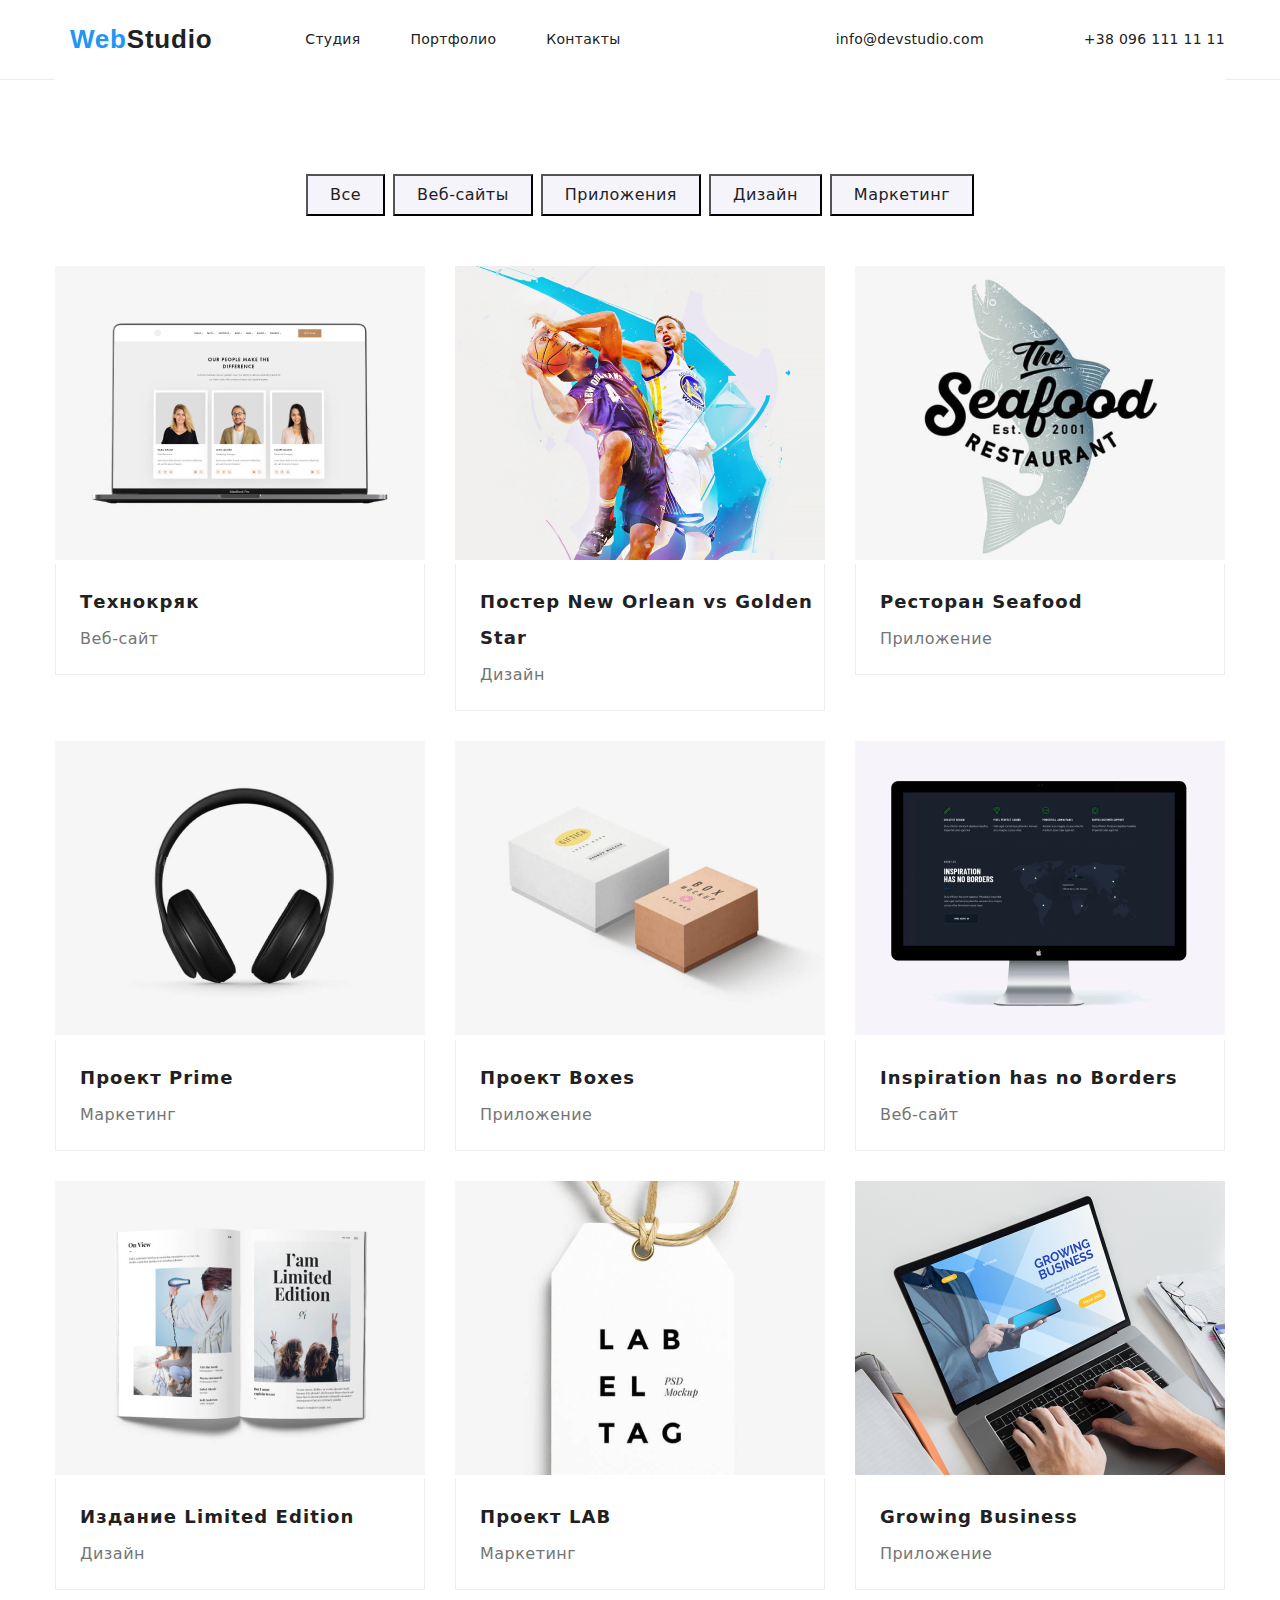
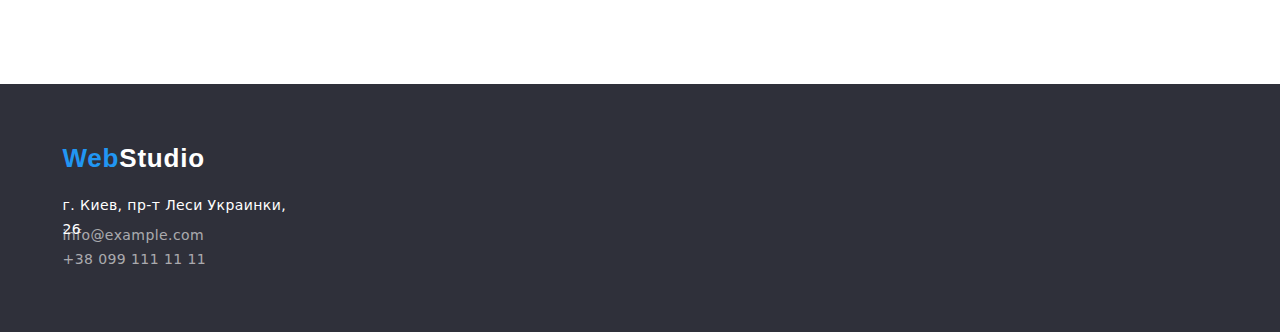
==== commit d6c14053: "исправляет ошибки" ====
--- a/portfolio.html
+++ b/portfolio.html
@@ -9,9 +9,9 @@
 </head>
     <body class="page">
         <!-- Шапка сайта -->
-        <div class="container-studio">
+      
         <header class="page-header">
-
+            <div class="container-studio">
             <nav class="nav">
                 <a href="/" class="web">Web<span class="logo-header">Studio</span>
                  </a>
@@ -26,8 +26,9 @@
                      <li class="item"><a href="tel:+380961111111" class="link">+38 096 111 11 11</a></li>
                 </ul>
             </nav>
+        </div>
          </header>  
-        </div>
+       
          <main>
             
             <section class="section-btn">
--- a/css/styles.css
+++ b/css/styles.css
@@ -13,8 +13,9 @@
   
 }
 .page-header {
-    background-color: #ccc;
+    background-color: #FFFFFF;
     height: 80px;
+    border-bottom: 1px solid #ECECEC;
 }
 
 .body {
@@ -81,7 +82,6 @@
     color: var(--primary-text-color);
     font-weight: 700;
     font-size: 18px;
-    line-height: 2px;
     letter-spacing: 0.06em;
     margin-top: 0;
 
@@ -89,6 +89,8 @@
 .section-portfolio {
     padding-top: 20px;
     margin-bottom: 4px;
+    font-size: 18px;
+    line-height: 2em;
 }
 .logo-header {
     color: #212121;
@@ -186,11 +188,14 @@
     line-height: 1.87em;
     letter-spacing: 0.03em;
     margin-bottom: 0;
-    margin-top: 0;
+    margin-top: 4px;
     font-weight: 400;
+    padding-bottom: 20px;
 } 
 .card-content {
-    padding: 20px, 24px;
+   
+    padding-left: 24px;
+
     border-left: 1px  solid #EEEEEE;
     border-right: 1px solid #EEEEEE;
     border-bottom: 1px solid #EEEEEE;
@@ -310,6 +315,9 @@
     padding-top: 94px;
     padding-bottom: 94px;
 }
+.section-comand {
+    padding-bottom: 94px;
+}
 
 .container-studio {
     margin-top: 0;
